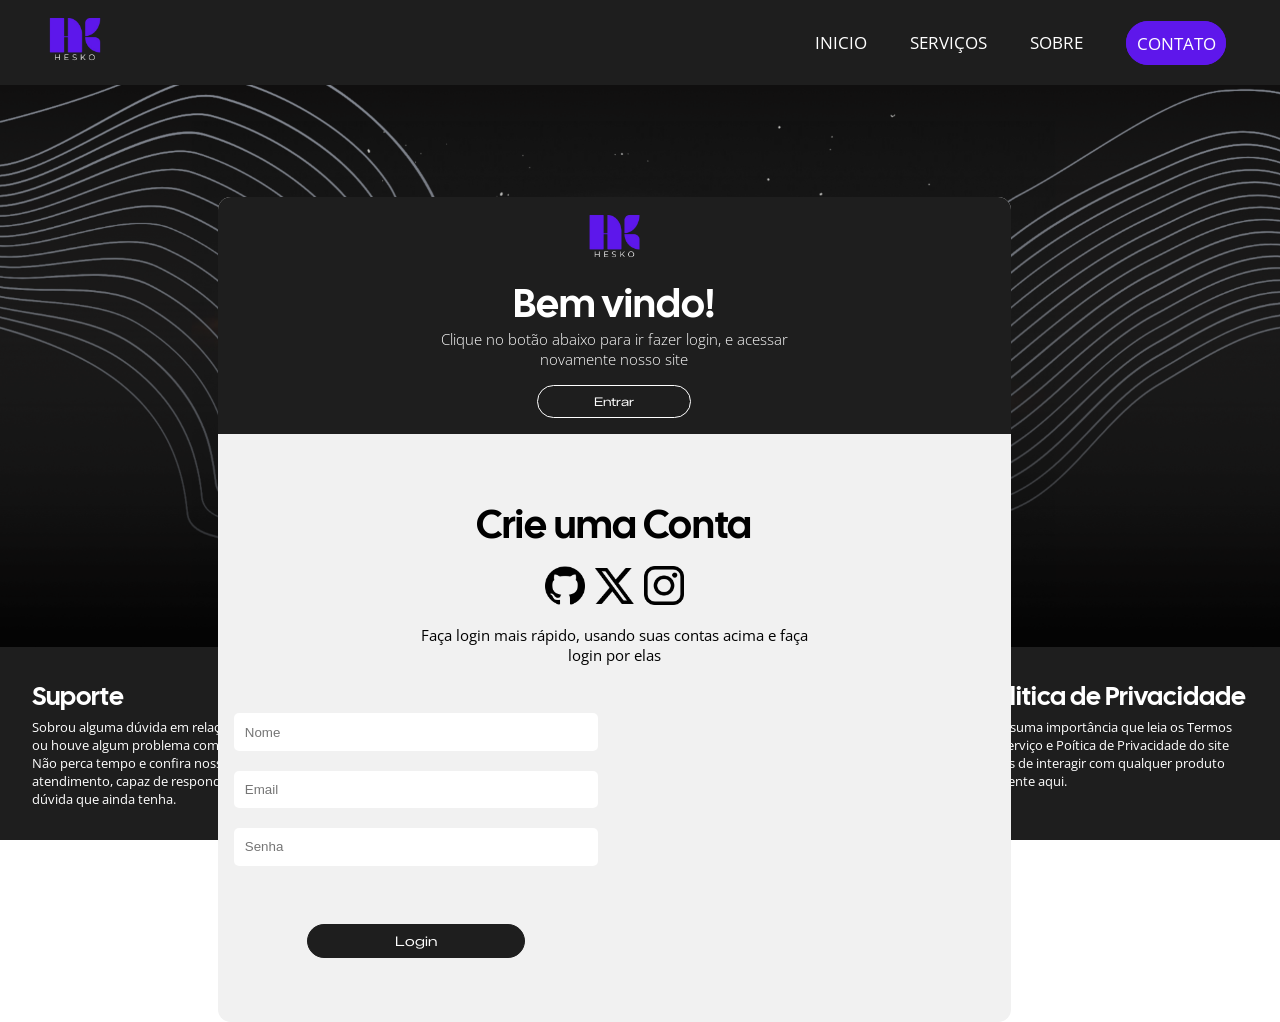
==== html/cadastro.html @ 99cbc067 "criei a página de cadastro completa 'front', e arrumei o footer" ====
<!DOCTYPE html>
<html lang="pt-br">
<head>
    <meta charset="UTF-8">
    <meta name="viewport" content="width=device-width, initial-scale=1.0">
    <link rel="stylesheet" href="../css/header.css" id="message" >
    <link rel="stylesheet" href="../css/cadastro.css" id="widen" >
    <link rel="stylesheet" href="../css/footer.css" id="resist" >
    <link rel="preconnect" href="https://fonts.googleapis.com">
    <link rel="icon" href="../img/Hesko-remove.png">
    <link rel="preconnect" href="https://fonts.gstatic.com" crossorigin>
    <link href="https://fonts.googleapis.com/css2?family=Open+Sans:ital,wght@0,300..800;1,300..800&display=swap" rel="stylesheet">
    <link rel="preconnect" href="https://fonts.googleapis.com">
    <link rel="preconnect" href="https://fonts.gstatic.com" crossorigin>
    <link href="https://fonts.googleapis.com/css2?family=Cal+Sans&family=Zalando+Sans+Expanded:ital,wght@0,200..900;1,200..900&display=swap" rel="stylesheet">
    <title>Cadastro</title>
</head>
<body>
    <header>   
            <nav>
                <a href="../index.html"><img src="../img/Hesko-remove.png" alt="logo" class="logo" id="Burro" ></a>
               
                <ul class="menu">
                    <li class="dropdown" >
                        <a>INICIO</a>
                        <ul class="submenu"id="um">
                            <li> <button onclick="PretoGeral()" class="button">Mudar Modo</button></li>
                            <li> <a href="../index.html"> Home </a></li>
                            <li>exemplo</li>
                        </ul>
                    </li>
                    <li class="dropdown">
                        <a>SERVIÇOS</a>
                        <ul class="submenu" >
                            <li> <a href="../html/servicos.html">Pacotes</a> </li>
                            <li>exemplo</li>
                            <li>exemplo</li>
                        </ul>
                    </li>
                    <li class="dropdown" >
                        <a href="#">SOBRE</a>
                        <ul class="submenu"id="quatro">
                            <li>exemplo</li>
                            <li>exemplo</li>
                            <li>exemplo</li>
                        </ul>
                    </li>
                    <li class="dropdown" >
                        <a href="Chat.html" class="borda">CONTATO</a>
                        
                    </li>
                   
                </ul>
            </nav>
    </header>
    <div class="conteiner-login">
            <img src="../img/FixBackground.png" alt="foto" class="Fundo_login" id="BORACO" >

        <div class="div-login">
            <div class="col-e">
                <img src="../img/Hesko-remove.png" alt="">
                <h1>Bem vindo!</h1>
                <p>Clique no botão abaixo para ir fazer login, e acessar novamente nosso site</p>
                <button>Entrar</button>
            </div>
            <div class="col-d">
                <div class="Pai">
                    <h1>Crie uma Conta</h1>
                    <div class="logs">
                        <div class="circulo">
                            <img src="../img/github_foto.png" alt="">
                        </div>
                        <div class="circulo">
                            <img src="../img/X_foto.png" alt="">
                            </div>
                        <div class="circulo">
                            <img src="../img/instagram_foto.png" alt="">
                        </div>
                    </div>
                    <div class="texto">
                        <p>Faça login mais rápido, usando suas contas acima e faça login por elas</p>
                    </div>
                    <div class="card">
                        <input type="text" placeholder="Nome">
                        <input type="email" placeholder="Email">
                        <input type="password" placeholder="Senha">
                        <br>
                        <button><a href="../index.html">Login</a></button>
                    </div>
                </div>
            </div>
        </div>
    </div>
    <footer>
        <div class="conteiner-footer">
            <div class="col-footer">
                <div class="col-interior">
                    <h1>Suporte</h1>
                    <p>Sobrou alguma dúvida em relação a Hesko ou houve algum problema com o seu site? Não perca tempo e confira nossa central de atendimento,
                    capaz de responder qualquer dúvida que ainda tenha.  </p>
                </div>
            </div>
            <div class="col-footer">
                <div class="col-interior" id="redes-sociais">
                    <h1>Redes Sociais</h1>
                    <p>Instagram: @heskoworks </p>
                    <p>GitHub: @heskoworks </p>
                    <p>Linkedin: linkedin.com/company/HeskoWorks</p>
                    <p>Twitter/X: @HeskoWorks </p> 
                </div>
            </div>
            <div class="col-footer">
                <div class="col-interior">
                    <h1>Feedback</h1>
                    <p>   Não deixe de avaliar a Hesko e seus serviços, para que nós possamos oferecer o melhor serviço possível.</p>
                </div>
            </div>
            <div class="col-footer">
                <div class="col-interior">
                    <h1>Politica de Privacidade</h1>
                    <p> É de suma importância que leia os Termos de Serviço e Poítica de Privacidade do site antes de interagir com qualquer produto presente aqui.</p>
                </div>
            </div>
        </div>
    </footer>
    <script src="../Script/Script.js" ></script>
</body>
</html>
---- css/header.css ----
header{
    display: flex;
    width: 100%;
    min-height: 60px;
    position: relative;
    z-index: 100;
}
nav{
    width: 100%;
    min-height: 60px;
    flex-wrap: wrap;
    display: flex;
    align-items: center;
    justify-content: space-between;
    position: relative;
    z-index: 1;
    color: white;
    font-family: "Open Sans", sans-serif;
    background-color: #1e1e1e;
    flex-direction: row;
    
    font-size: 17px;
}
.menu{
    display: flex;
    margin: 0.5rem 2rem;
    align-items: center;
    
}
.menu a{
    margin: 0px 20px;
}
.menu li{
    margin: 0px 0.1rem;
    list-style: none;
    text-decoration: none;
}
.dropdown{
    position: relative;
    margin: 0px 0.5rem;
   

}
.dropdown a{
    list-style: none;
    text-decoration: none;
    color: white;
}    
.dropdown .submenu li{
    margin: 0.2rem 0rem;
}
.submenu{
    top: 100%;
    left: 0%;
    position: absolute;
    min-width: 110px;
    opacity: 0;
    visibility: hidden;
    transition: .5s ease;
    background-color: #5e17eb;
    border-radius: 0.8rem;
    display: flex;
    flex-direction: column;
    align-items: center;
    padding: 0.2rem 0rem;
}
.submenu li{
    padding: 0.2rem 0px;
}
.dropdown:hover .submenu{
    opacity: 1;
    visibility: visible;
}

.button {
    height: 100%;
    width: 100%;
    opacity: 100%;
    border: 0px solid ;
    background-color: #00000000;
    color: #fff;
    font-family: "Open Sans", sans-serif;
    font-size: 17px;
    cursor: pointer;
}
.logo{
    margin-left: 35px;
    width: 80px;
    height: 80px;
}
#um{
    top: 100%;
    left: -10%;
}
#quatro{
    left: -10%;
    top:100%
}

.borda{
    border: 1px solid #5e17eb;;
    border-radius: 2rem;
    padding: 9.5px;
    background-color: #5e17eb;;
    
}

@media screen and (max-width: 755px){
    nav{
        flex-direction: column;
        align-items: center;
        justify-content: center;
    }
    .menu{
        flex-direction: column;
        align-items: center;
        justify-content: center;
        gap: 20px;
    }
}


@media screen and (max-width: 220px){
    nav{
        flex-direction: column;
        align-items: center;
        justify-content: center;
        padding: 1rem;
    }
    .menu{
        flex-direction: column;
        align-items: center;
        justify-content: center;
        gap: 20px;
    }
}
---- css/cadastro.css ----
*{
    padding:0;
    margin: 0;
    box-sizing: border-box;
}
.conteiner-login{
    width: 100%;
    height: 100%;
    background-image: url("../img/FixBackground.png");
    background-repeat: no-repeat;
    background-position: center;
    background-size: cover;
    position: relative;
}
.conteiner-login img{
    width: 100%;
    height: 100%;
}

a{
    text-decoration: none;
    color: inherit;
}
.div-login{
    position: absolute;
    top: 20%;
    left: 17%;
    width: 62%;
    background-color: #f1f1f1;
    display: grid;
    grid-template-columns: 1.5fr 2fr;
    border: none;
    border-radius: 0.8rem;
    overflow: hidden;
    transition: transform .3s ease-in-out;
}
.div-login:hover{
    transform: scale(1.01);
}

.col-e{
    background-color: #1e1e1e;
    display: flex;
    flex-direction: column;
    align-items: center;
    justify-content: center;
}
.col-e img{
    border: none;
    border-radius: 50%;
    width: 10%;
    height: auto;
}
.col-e h1{
    font-family: "Cal sans",sans-serif;
    font-size: 40px;
    font-weight: 100;
    color: white;
}
.col-e p{
    font-family: "Open sans",sans-serif;
    font-size: 15px;
    width: 53%;
    text-align: center;
    color:white;
    font-weight: 100;
}
.col-e button{
    border: 1.5px solid white ;
    color: white;
    border-radius: 2rem;
    font-family: "Zalando Sans Expanded",sans-serif;
    font-size: 12px;
    background-color: rgba(255, 255, 255, 0);
    padding: 0.5rem 3.5rem;
    margin: 1rem 0px;
    transition: transform .2s ease-in-out;
}




.col-d{
    display: flex;
    flex-direction: column;
    align-items: center;
    justify-content: center;
    text-align: center;
}

.col-d h1{
    margin-top: 4rem;
    font-family: "Cal sans",sans-serif;
    font-size: 40px;
    font-weight: 100;
}
.logs{
    margin-top: 1rem;
    display: flex;
    justify-content: center;
    align-items: center;
    gap: 10px;
}
.circulo{
    width: 5%;
    height:5% ;
    border: none;
    border-radius: 100%;

}

.col-d .texto{
    font-family: "Open sans",sans-serif;
    font-size: 15px;
    text-align: center;
    margin-top: 1rem;
    width: 50%;
    text-align: center;
    margin-left: 25%;
}

.col-d .card{
    width: 50%;
    height: 80%;
    margin-top: 2rem;
    justify-self: center;
    display: flex;
    flex-direction: column;
    gap: 20px;
    padding: 1rem;
}

.card input{
    padding: 0.7rem ;
    border: none;
    border-radius: 5px;
    transition: transform .2s ease-in-out;

}

.card button{
    border: 1px solid #1e1e1e;
    border-radius: 2rem;
    margin-bottom: 3rem;
    padding: 0.5rem 3.5rem;
    width: 60%;
    background-color: #1e1e1e;
    color: white;
    margin-left: 20%;
    transition: transform .2s ease-in-out;
    font-family: "Zalando Sans Expanded",sans-serif;
}

button:hover{
    transform: translateY(-7px);
    box-shadow: 0px 3px 3px #a5cc72;
}

input:hover{
    transform: translateY(-4px);
    box-shadow: 0px 3px 3px;
    
}

@media screen and (max-width: 1400px){
    .div-login{
        grid-template-columns:1fr;
    }
}
---- css/footer.css ----
footer{
    
    width: 100%;
    height: auto;
    background-color:#1e1e1e;
    color: white;
    padding: 2rem;
}

.conteiner-footer{
    display: grid;
    grid-template-columns:repeat(4,1fr);
    gap: 50px;
}

.col-interior h1{
    font-family: "Cal sans",sans-serif;
    font-size: clamp(20px,2vw,30px);
    margin-bottom: 5px;
    font-weight: 100;
}
.col-interior p{
    font-family: "Open sans",sans-serif;
    font-size: clamp(8px,1vw,18px);
}
#redes-sociais{
    display: flex;
    flex-direction: column;
    align-items: left;
    text-align: left;
}

@media screen and (max-width: 720px){
    .conteiner-footer{
        grid-template-columns:repeat(3, 1fr) ;
    }
}

@media screen and (max-width: 720px){
    .conteiner-footer{
        grid-template-columns:repeat(2, 1fr) ;
    }
}
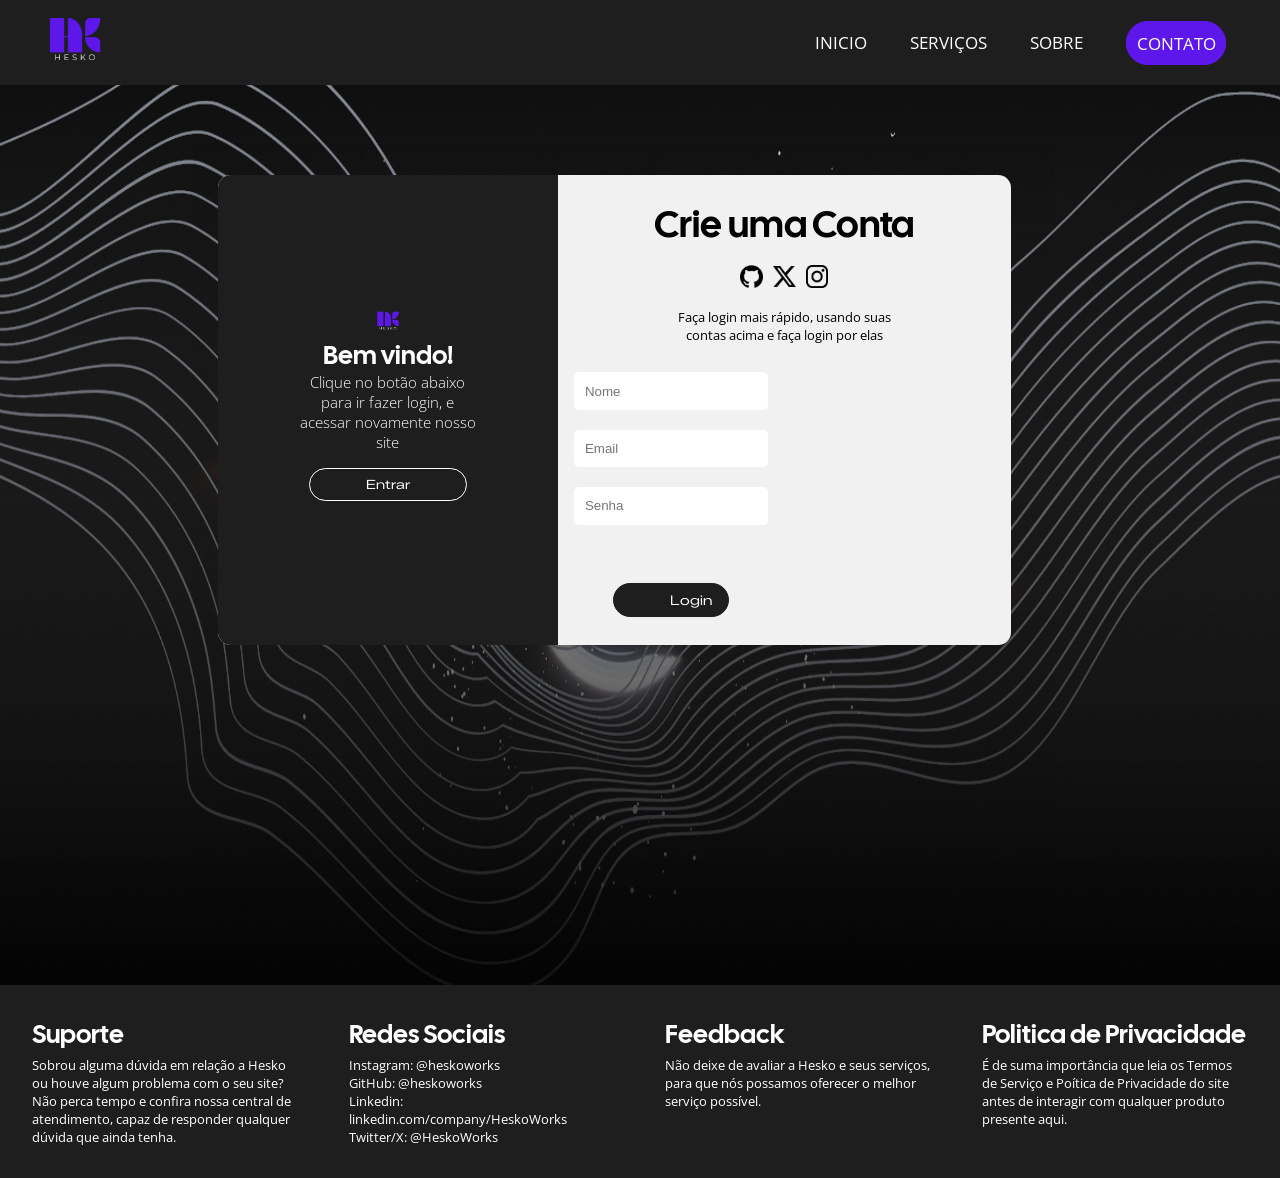
==== commit 1c573fe3: "buseta" ====
--- a/html/cadastro.html
+++ b/html/cadastro.html
@@ -4,7 +4,7 @@
     <meta charset="UTF-8">
     <meta name="viewport" content="width=device-width, initial-scale=1.0">
     <link rel="stylesheet" href="../css/header.css" id="message" >
-    <link rel="stylesheet" href="../css/cadastro.css" id="widen" >
+    <link rel="stylesheet" href="../css/style.css" id="widen" >
     <link rel="stylesheet" href="../css/footer.css" id="resist" >
     <link rel="preconnect" href="https://fonts.googleapis.com">
     <link rel="icon" href="../img/Hesko-remove.png">
@@ -65,25 +65,25 @@
             </div>
             <div class="col-d">
                 <div class="Pai">
-                    <h1>Crie uma Conta</h1>
+                    <h1 class="Modo" >Crie uma Conta</h1>
                     <div class="logs">
                         <div class="circulo">
-                            <img src="../img/github_foto.png" alt="">
+                            <img src="../img/github_foto.png" id="a">
                         </div>
                         <div class="circulo">
-                            <img src="../img/X_foto.png" alt="">
+                            <img src="../img/X_foto.png" id="b">
                             </div>
                         <div class="circulo">
-                            <img src="../img/instagram_foto.png" alt="">
+                            <img src="../img/instagram_foto.png" id="c">
                         </div>
                     </div>
                     <div class="texto">
                         <p>Faça login mais rápido, usando suas contas acima e faça login por elas</p>
                     </div>
                     <div class="card">
-                        <input type="text" placeholder="Nome">
-                        <input type="email" placeholder="Email">
-                        <input type="password" placeholder="Senha">
+                        <input type="text" placeholder="Nome" required autocomplete="off" >
+                        <input type="email" placeholder="Email" required autocomplete="off" >
+                        <input type="password" placeholder="Senha" required minlength="12" maxlength="15" autocomplete="off" >
                         <br>
                         <button><a href="../index.html">Login</a></button>
                     </div>
--- a/css/style.css
+++ b/css/style.css
@@ -0,0 +1,591 @@
+*{
+    padding: 0;
+    margin: 0;
+    box-sizing: border-box;
+}
+
+body{
+    display: flex;
+    justify-content: flex-start;
+    flex-direction: column;
+    background-color: black;
+}
+
+article{
+    width: 100%;
+    min-height: 80vh;
+    position: relative;
+    z-index: 10;
+    display: flex;
+    align-items: flex-start;
+    justify-content: center;
+    
+    
+}
+.hole{
+    
+    width: 100%;
+    height:auto;
+}
+.subtitulo{
+    position: absolute;
+    top: 38%;
+    left: 3%;
+    display: flex;
+    flex-direction: column;
+    gap: 0.1rem;
+}
+.apresent{
+    font-size: clamp(4rem, 12vw, 16rem);
+    font-family: "Cal Sans", sans-serif;
+    color: #fff;
+    margin-left: 4%;   
+}
+
+.paragrafo{
+    position: static;
+    font-size: clamp(1.5rem,3vw,3rem);
+    font-family:  "Cal Sans", sans-serif;
+    color: #fff;
+    left: 15%;
+    margin-left: 15%;
+   
+}
+.col-apresent{
+    position: static;
+    flex-direction: row;
+    display: flex;
+    gap: 20px;
+    margin-left: 35%;
+    top: 10%;
+    text-align: center;
+    
+}
+.botao-1{
+    margin-top: 1%;
+    padding: 0.6rem;
+    font-size: 14px;
+    font-family: "Open Sans", sans-serif;
+    background-color: #5e17eb;
+    color: #fff;
+    border: 1px solid #5e17eb;
+    border-radius: 4rem;
+    transition: transform .3s ease-in-out;
+  
+}
+.botao-2{
+    margin-top: 1%;
+    padding: 0.6rem;
+    font-size: 14px;
+    font-family: "Open Sans", sans-serif;
+    background-color: #1a1a1a;
+    color: #fff;
+    border: 1px solid #1a1a1a;
+    border-radius: 4rem;
+    transition: transform .3s ease-in-out;
+ 
+
+}
+.botao-1:hover{
+    transform: translateY(-8px);
+    border: 1px solid #fff;
+  
+}
+.botao-2:hover{
+    transform: translateY(-8px);
+    border: 1px solid #5e17eb;
+}
+a{
+    text-decoration: none;
+    color: #fff;
+}
+.conteiner{
+    display: flex;
+    flex-direction: column;
+    justify-content: center;
+    align-items: center ;
+}   
+main{
+    display: grid;
+    width: 85%;
+    max-width: 90%;
+    height: 80vh;
+    grid-template-columns: repeat(4,1fr);
+    grid-auto-flow: row;
+    gap: 20px;
+    height: auto;
+}
+
+.col-card{                     
+    position: relative;
+    transform-style: preserve-3d;
+    transition: transform .7s;
+    cursor: pointer;
+    box-shadow: 5px 7.5px 10px #5e17eb71;
+    border-radius: 0.3rem;
+    min-height: 600px;
+}
+.col-card:hover{
+    transform: rotateY(180deg);
+}
+.card-face{     /* Os dois elementos ficam na mesma div*/
+    position: absolute;
+    width: 100%;
+    height: 100%;
+    backface-visibility: hidden; /* Ele esconde o lado da trás */
+    display: flex;
+    align-items:end;
+    justify-content: right;
+    font-size: clamp(1rem,3vw,2.5rem);
+    font-family: "Cal Sans", sans-serif;
+    color: #fff;
+}
+.card-back{
+    transform: rotateY(180deg);  /* cmc virado */
+    font-size: clamp(8px,5vw,20px);
+    font-family: "Open Sans", sans-serif;
+    line-height: 1.5;
+    font-weight: 600;
+}
+main-2{
+    margin-top: 2rem;
+    display: flex;
+    justify-content: center;
+    flex-direction: row;
+    align-items: center;
+    width: 95%;
+    min-height:200px;
+    height: auto;
+}
+.col-main-2e{
+    width: 50%;
+    height: auto;
+    min-height: 300px;
+    background-image: url(../img/montedemais.png);
+    background-size: cover;
+    background-position: center;
+    background-repeat: no-repeat;
+}
+.col-main-2d{
+    color: white;
+    font-family:  "Cal Sans", sans-serif;
+    width: 50%;
+    text-align: right;
+    font-size: clamp(2rem,6vw,5rem);
+}
+#foto-um{
+    background-image: url(../img/col-img3.jpg);
+    background-size: cover;
+    background-position: center;
+    background-repeat: no-repeat;
+    width: 100%;
+    height: 100%;
+}
+#foto-dois{
+    background-image: url(../img/col-img2.jpg);
+    background-size: cover;
+    background-position: center;
+    background-repeat: no-repeat;
+    width: 100%;
+    height: 100%;
+}
+#foto-tres{
+    background-image: url(../img/col-img5.jfif);
+    background-size: cover;
+    background-position: center;
+    background-repeat: no-repeat;
+    width: 100%;
+    height: 100%;
+}
+#foto-quatro{
+    background-image: url(../img/col-img6.jpg);
+    background-size: cover;
+    background-position: center;
+    background-repeat: no-repeat;
+    width: 100%;
+    height: 100%;
+}
+#foto-cinco{
+    background-image: url(../img/1.png);
+    background-size: cover;
+    background-position: center;
+    background-repeat: no-repeat;
+    width: 100%;
+    height: 100%;
+}
+#foto-seis{
+    background-image: url(../img/2.png);
+    background-size: cover;
+    background-position: center;
+    background-repeat: no-repeat;
+    width: 100%;
+    height: 100%;
+}
+#foto-sete{
+    background-image: url(../img/3.png);
+    background-size: cover;
+    background-position: center;
+    background-repeat: no-repeat;
+    width: 100%;
+    height: 100%;
+}
+#foto-oito{
+    background-image: url(../img/4.png);
+    background-size: cover;
+    background-position: center;
+    background-repeat: no-repeat;
+    width: 100%;
+    height: 100%;
+}
+
+section{
+    display: flex;
+    flex-direction: row;
+    width: 95%;
+    height: 80vh;
+    background-color: #050505;
+    margin-top: 4%;
+    justify-content: center;
+    align-items: center;
+    margin-left: 2.5%;
+    border-radius: 1rem;
+    transition: transform .3s ease-in-out;
+    overflow-x: hidden;
+    overflow-y: hidden;
+}
+.col-section{
+    font-family: "Open Sans", sans-serif;
+    color: #FFF;
+    line-height: 2;
+}
+
+.col-section_Black{
+    font-family: "Open Sans", sans-serif;
+    color: #000;
+}
+
+.col-section h1{
+    font-size:  clamp(1rem,3vw,2rem);
+    font-family:  "Cal Sans", sans-serif;
+    color: #5e17eb;
+    text-align: right;
+}
+
+.col-section h2{
+    font-size:  clamp(0.5rem,3vw,1rem);
+
+}
+.p-section-4{
+    font-size:  clamp(0.5rem,3vw,1rem);
+}
+#sec-um{
+    opacity: 0%;
+    margin-left: 2%;
+    width: 50%;
+    display: flex;
+    flex-direction: column;
+    gap: 4rem;
+    font-family:  "Cal Sans", sans-serif;
+    font-size:   clamp(2rem,4vw,3rem);
+}
+#sec-dois{
+    background-image: url(../img/Globo.gif);
+    background-size: cover;
+    background-position: center;
+    background-repeat: no-repeat;
+    width: 100%;
+    height: 95%;
+    border-radius: 100%;
+}   
+#sec-tres{
+    opacity: 0% ;
+    margin-left: 2%;
+    width: 50%;
+    font-family: "Open Sans", sans-serif;
+    display: flex;
+    justify-content: right;
+}
+.sec-tres{
+    width: 50%;
+    text-align:right;
+    margin-right: 5%;
+
+}
+section:hover{
+    transform: scale(1.03);
+}
+
+.Jesus{
+    position: relative;
+    display: flex;
+    justify-content: center;
+    align-items: center;
+    min-height: 100%;
+}
+
+.role {
+    position: absolute;
+    cursor: pointer;
+    top: 0%;
+    left: 0%;
+    opacity: 0%;
+    width: 100%;
+    height: 100%;
+    border-radius: 100%;
+    overflow-x: hidden;
+    z-index: 10;
+}
+.Img {
+    width: 512px;
+    height: 512px;
+    margin-top: 200px;
+    margin-left: 702px;
+    overflow-x: hidden;
+}
+
+
+.Bg {
+    width: 291px;
+    height: 94.4px;
+    bottom: 50%;
+
+}
+
+.bgbox{
+    justify-self: center;
+    justify-content: center;
+    max-height: 50vh;
+    width: -7%;
+    bottom: 50%;
+}
+
+.Modo_Claro {
+    color: #050505;
+    background-color: #fafafa;
+}
+
+.Modo_Escuro{
+    color: #fafafa;
+    background-color: #050505;
+}
+
+.paragrafo2{
+    position: static;
+    font-size: clamp(3rem,6vw,6rem);
+    font-family:  "Cal Sans", sans-serif;
+    color: #5e17eb;
+    left: 15%;
+    margin-left: 15%;
+    margin-bottom: 10px;
+   
+}
+.uniao_options{
+    flex-direction:row;
+    text-align: center;
+    display:grid;
+    grid-template-columns: auto;
+}
+.box {
+    border: #1a1a1a 5px ;
+    color: #fafafa;
+    background-color: #5e17eb;
+    border-radius: 10px;
+    width: 100%;
+    height: 50px;
+    justify-self: center;
+    cursor: pointer;
+    text-decoration: none;
+    list-style: none;
+    font-size: 30px;
+    font-family:  "Open Sans", sans-serif;
+    font-weight: 600;
+    margin-bottom: 20px;
+}
+
+.Space {
+    width: 50%;
+    justify-self: center;
+}
+
+.paragrafo a:hover {
+    text-decoration: underline;
+}
+
+@media screen and (max-width: 755px){
+   
+    main{
+        grid-template-columns: repeat(2,1fr);
+    }
+}
+*{
+    padding:0;
+    margin: 0;
+    box-sizing: border-box;
+}
+.conteiner-login{
+    width: 100%;
+    height: 100vh;
+    background-image: url("../img/FixBackground.png");
+    background-repeat: no-repeat;
+    background-position: center;
+    background-size: cover;
+    position: relative;
+}
+.conteiner-login img{
+    width: 100%;
+    height: 100%;
+}
+
+a{
+    text-decoration: none;
+    color: inherit;
+
+}
+.div-login{
+    position: absolute;
+    top: 10%;
+    left: 17%;
+    width: 62%;
+    background-color: #f1f1f1;
+    display: grid;
+    grid-template-columns: 1.5fr 2fr;
+    border: none;
+    border-radius: 0.8rem;
+    overflow: hidden;
+    transition: transform .3s ease-in-out;
+}
+.div-login:hover{
+    transform: scale(1.01);
+}
+
+.col-e{
+    background-color: #1e1e1e;
+    display: flex;
+    flex-direction: column;
+    align-items: center;
+    justify-content: center;
+}
+.col-e img{
+    border: none;
+    border-radius: 50%;
+    width: 10%;
+    height: auto;
+}
+.col-e h1{
+    font-family: "Cal sans",sans-serif;
+    font-size: clamp(20px,2vw,40px);
+    font-weight: 100;
+    color: white;
+}
+.col-e p{
+    font-family: "Open sans",sans-serif;
+    font-size: 15px;
+    width: 53%;
+    text-align: center;
+    color:white;
+    font-weight: 100;
+}
+.col-e button{
+    border: 1.5px solid white ;
+    color: white;
+    border-radius: 2rem;
+    font-family: "Zalando Sans Expanded",sans-serif;
+    font-size: clamp(9px,1vw,15px);
+    background-color: rgba(255, 255, 255, 0);
+    padding: 0.5rem 3.5rem;
+    margin: 1rem 0px;
+    transition: transform .2s ease-in-out;
+}
+
+
+
+
+.col-d{
+    display: flex;
+    flex-direction: column;
+    align-items: center;
+    justify-content: center;
+    text-align: center;
+}
+
+.col-d h1{
+    margin-top: clamp(1.5rem,1vw,4rem);
+    font-family: "Cal sans",sans-serif;
+    font-size: clamp(20px,3vw,40px);
+    font-weight: 100;
+}
+.logs{
+    margin-top: 1rem;
+    display: flex;
+    justify-content: center;
+    align-items: center;
+    gap: 10px;
+}
+.circulo{
+    width: 5%;
+    height:5% ;
+    border: none;
+    border-radius: 100%;
+
+}
+
+.col-d .texto{
+    font-family: "Open sans",sans-serif;
+    font-size: clamp(9px,1vw,15px);
+    text-align: center;
+    margin-top: 1rem;
+    width: 50%;
+    text-align: center;
+    margin-left: 25%;
+}
+
+.col-d .card{
+    width: 50%;
+    height: 80%;
+    margin-top: clamp(0.5rem,1vw,2rem);
+    justify-self: center;
+    display: flex;
+    flex-direction: column;
+    gap: 20px;
+    padding: 1rem;
+}
+
+.card input{
+    padding: 0.7rem ;
+    border: none;
+    border-radius: 5px;
+    transition: transform .2s ease-in-out;
+
+}
+
+.card button{
+    border: 1px solid #1e1e1e;
+    border-radius: 2rem;
+    margin-bottom: clamp(0.5rem,1vw,2rem);
+    padding: 0.5rem 3.5rem;
+    width: 60%;
+    background-color: #1e1e1e;
+    color: white;
+    display: flex;
+    align-self: center;
+    text-align: center;
+    transition: transform .2s ease-in-out;
+    font-family: "Zalando Sans Expanded",sans-serif;
+}
+
+button:hover{
+    transform: translateY(-7px);
+    box-shadow: 0px 3px 3px #a5cc72;
+}
+
+input:hover{
+    transform: translateY(-4px);
+    box-shadow: 0px 3px 3px;
+    
+}
+
+@media screen and (max-width: 1000px){
+    .div-login{
+        grid-template-columns:1fr;
+    }
+}
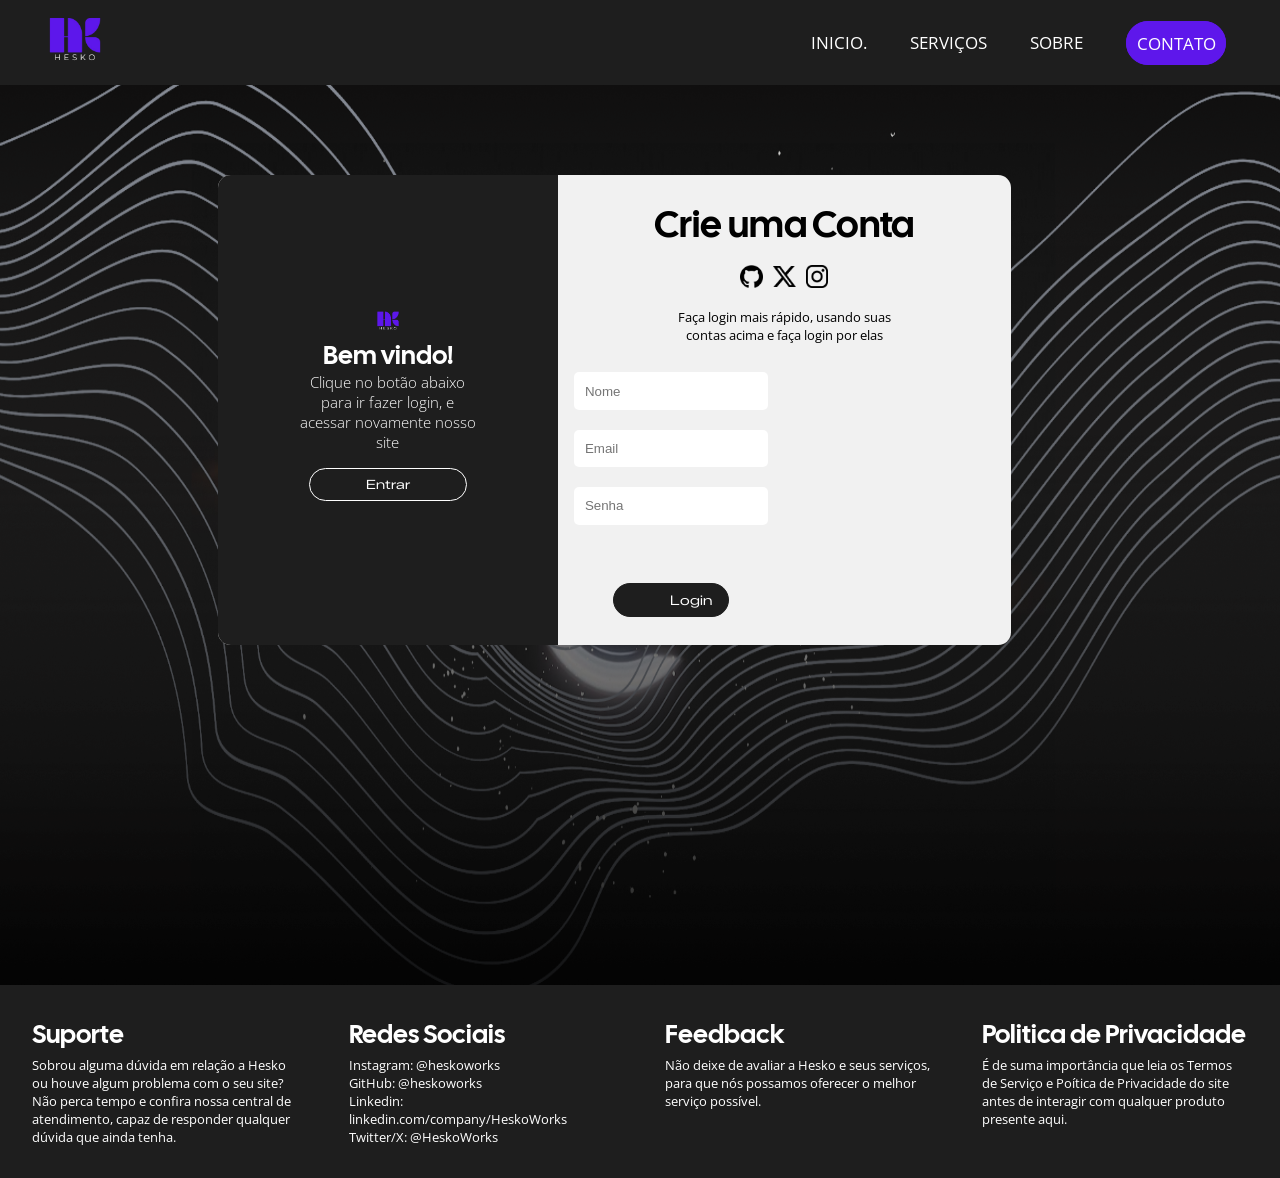
==== commit d3fb1ba1: "Fix Code" ====
--- a/html/cadastro.html
+++ b/html/cadastro.html
@@ -22,7 +22,7 @@
                
                 <ul class="menu">
                     <li class="dropdown" >
-                        <a>INICIO</a>
+                        <a>INICIO.</a>
                         <ul class="submenu"id="um">
                             <li> <button onclick="PretoGeral()" class="button">Mudar Modo</button></li>
                             <li> <a href="../index.html"> Home </a></li>
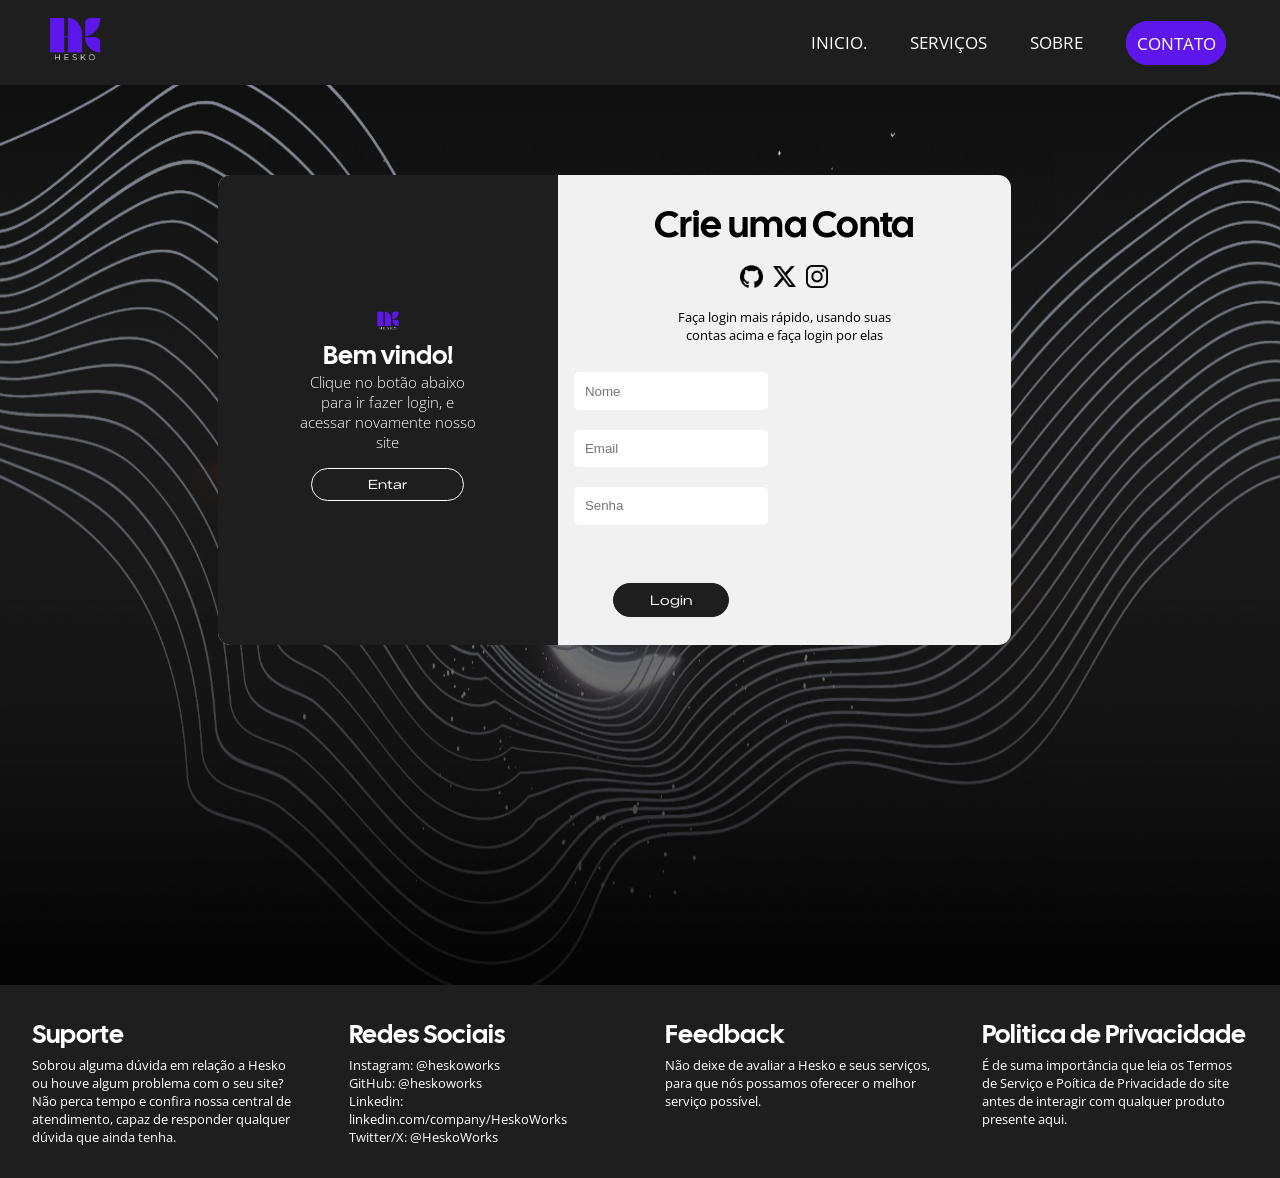
==== commit 2bb8e521: "ajustes" ====
--- a/html/cadastro.html
+++ b/html/cadastro.html
@@ -61,7 +61,7 @@
                 <img src="../img/Hesko-remove.png" alt="">
                 <h1>Bem vindo!</h1>
                 <p>Clique no botão abaixo para ir fazer login, e acessar novamente nosso site</p>
-                <button>Entrar</button>
+                <button><a href="login.html">Entar</a></button>
             </div>
             <div class="col-d">
                 <div class="Pai">
--- a/css/header.css
+++ b/css/header.css
@@ -39,7 +39,7 @@
 .dropdown{
     position: relative;
     margin: 0px 0.5rem;
-   
+    
 
 }
 .dropdown a{
@@ -54,6 +54,7 @@
     top: 100%;
     left: 0%;
     position: absolute;
+    z-index: 100;
     min-width: 110px;
     opacity: 0;
     visibility: hidden;
@@ -110,7 +111,7 @@
     nav{
         flex-direction: column;
         align-items: center;
-        justify-content: center;
+        justify-content: center;    
     }
     .menu{
         flex-direction: column;
@@ -118,20 +119,19 @@
         justify-content: center;
         gap: 20px;
     }
+    .logo{
+        margin-left: 0;
+        width: 80px;
+        height: 80px;
+}
+    .menu{
+        margin: 0rem 0rem 1rem 0rem;
+        gap: 12px;
+
+}
+    
 }
 
 
-@media screen and (max-width: 220px){
-    nav{
-        flex-direction: column;
-        align-items: center;
-        justify-content: center;
-        padding: 1rem;
-    }
-    .menu{
-        flex-direction: column;
-        align-items: center;
-        justify-content: center;
-        gap: 20px;
-    }
-}
+
+
--- a/css/style.css
+++ b/css/style.css
@@ -252,6 +252,7 @@
     transition: transform .3s ease-in-out;
     overflow-x: hidden;
     overflow-y: hidden;
+    margin-bottom: 3rem;
 }
 .col-section{
     font-family: "Open Sans", sans-serif;
@@ -417,11 +418,7 @@
         grid-template-columns: repeat(2,1fr);
     }
 }
-*{
-    padding:0;
-    margin: 0;
-    box-sizing: border-box;
-}
+
 .conteiner-login{
     width: 100%;
     height: 100vh;
@@ -568,9 +565,9 @@
     color: white;
     display: flex;
     align-self: center;
-    text-align: center;
     transition: transform .2s ease-in-out;
     font-family: "Zalando Sans Expanded",sans-serif;
+    justify-content: center;
 }
 
 button:hover{
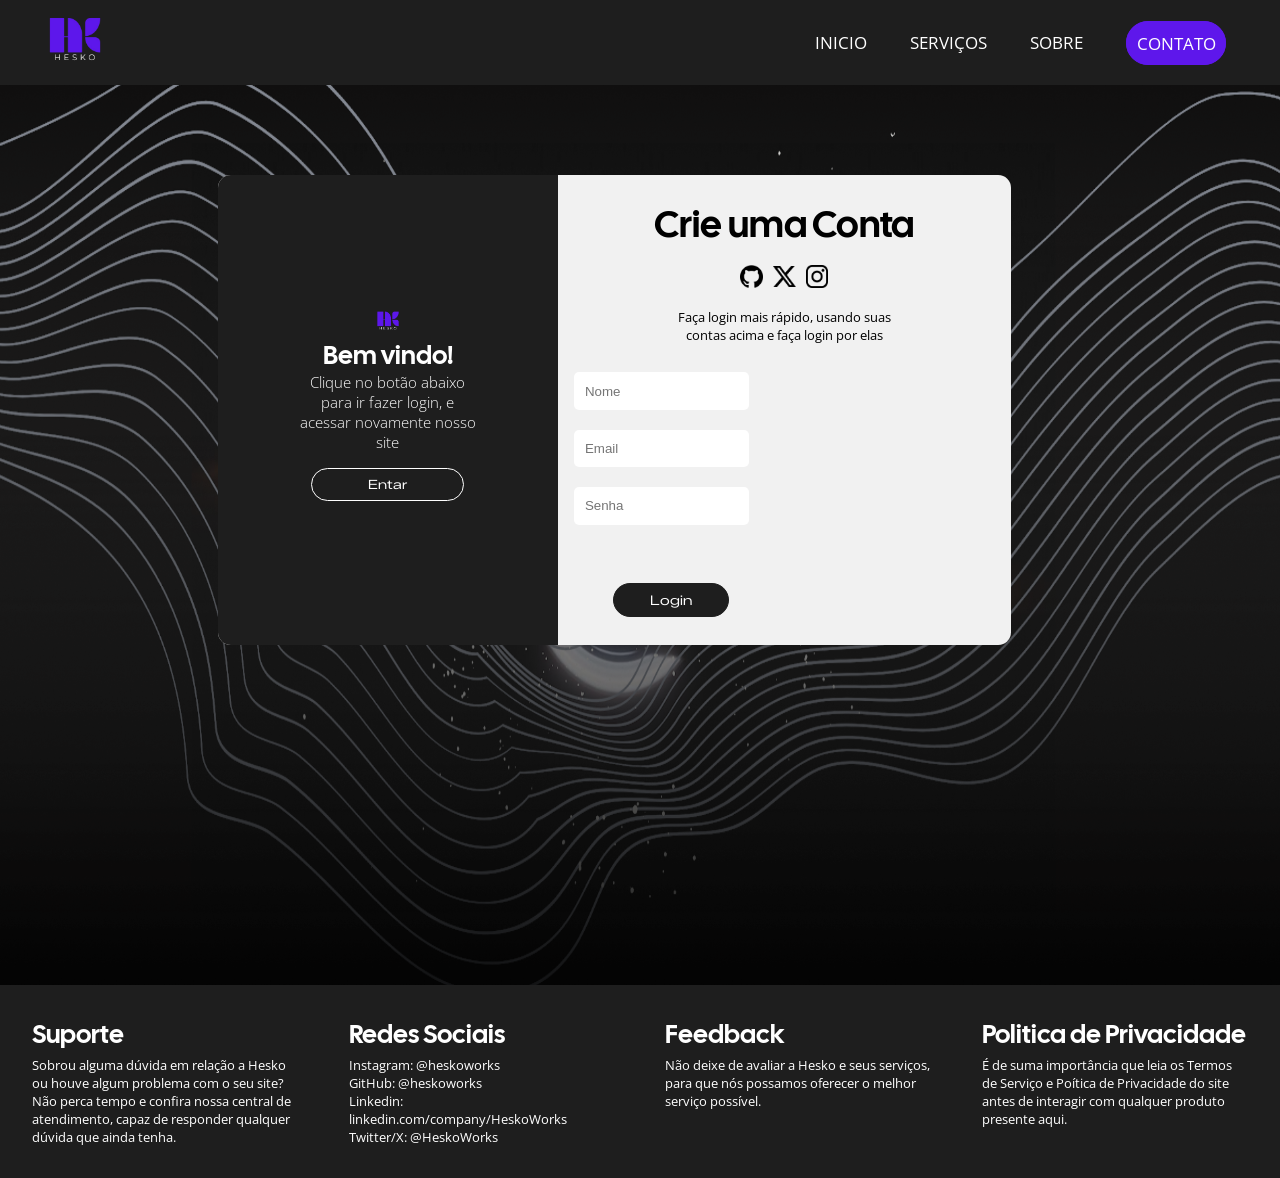
==== commit 3cdb8f85: "Ajuste Finais v1.0" ====
--- a/html/cadastro.html
+++ b/html/cadastro.html
@@ -18,31 +18,29 @@
 <body>
     <header>   
             <nav>
-                <a href="../index.html"><img src="../img/Hesko-remove.png" alt="logo" class="logo" id="Burro" ></a>
+                <a href="../index.html"><img src="../img/Hesko-remove.png" alt="logo" class="logo" id="Burro" draggable="false" ></a>
                
                 <ul class="menu">
                     <li class="dropdown" >
-                        <a>INICIO.</a>
+                        <a>INICIO</a>
                         <ul class="submenu"id="um">
                             <li> <button onclick="PretoGeral()" class="button">Mudar Modo</button></li>
                             <li> <a href="../index.html"> Home </a></li>
-                            <li>exemplo</li>
                         </ul>
                     </li>
                     <li class="dropdown">
                         <a>SERVIÇOS</a>
                         <ul class="submenu" >
                             <li> <a href="../html/servicos.html">Pacotes</a> </li>
-                            <li>exemplo</li>
-                            <li>exemplo</li>
+                            <li> <a href="../html/servicos.html#tabela"> Tabela </a></li>
+                            <li><a href="../html/servicos.html#orcamento">Orçamento</a></li>
                         </ul>
                     </li>
                     <li class="dropdown" >
-                        <a href="#">SOBRE</a>
+                        <a>SOBRE</a>
                         <ul class="submenu"id="quatro">
-                            <li>exemplo</li>
-                            <li>exemplo</li>
-                            <li>exemplo</li>
+                            <li><a href="pag_cliente.html">Clientes</a></li>
+                            <li><a href="sobre_nos.html">SobreNós</a></li>
                         </ul>
                     </li>
                     <li class="dropdown" >
@@ -54,11 +52,11 @@
             </nav>
     </header>
     <div class="conteiner-login">
-            <img src="../img/FixBackground.png" alt="foto" class="Fundo_login" id="BORACO" >
+            <img src="../img/FixBackground.png" alt="foto" class="Fundo_login" id="BORACO" draggable="false" >
 
         <div class="div-login">
             <div class="col-e">
-                <img src="../img/Hesko-remove.png" alt="">
+                <img src="../img/Hesko-remove.png" draggable="false">
                 <h1>Bem vindo!</h1>
                 <p>Clique no botão abaixo para ir fazer login, e acessar novamente nosso site</p>
                 <button><a href="login.html">Entar</a></button>
@@ -68,13 +66,13 @@
                     <h1 class="Modo" >Crie uma Conta</h1>
                     <div class="logs">
                         <div class="circulo">
-                            <img src="../img/github_foto.png" id="a">
+                            <img src="../img/github_foto.png" id="a" draggable="false" >
                         </div>
                         <div class="circulo">
-                            <img src="../img/X_foto.png" id="b">
+                            <img src="../img/X_foto.png" id="b" draggable="false" >
                             </div>
                         <div class="circulo">
-                            <img src="../img/instagram_foto.png" id="c">
+                            <img src="../img/instagram_foto.png" id="c" draggable="false" >
                         </div>
                     </div>
                     <div class="texto">
--- a/css/style.css
+++ b/css/style.css
@@ -23,9 +23,9 @@
     
 }
 .hole{
-    
     width: 100%;
     height:auto;
+    margin-bottom: 3rem;
 }
 .subtitulo{
     position: absolute;
@@ -119,7 +119,7 @@
 .col-card{                     
     position: relative;
     transform-style: preserve-3d;
-    transition: transform .7s;
+    transition: transform .6s;
     cursor: pointer;
     box-shadow: 5px 7.5px 10px #5e17eb71;
     border-radius: 0.3rem;
@@ -139,6 +139,7 @@
     font-size: clamp(1rem,3vw,2.5rem);
     font-family: "Cal Sans", sans-serif;
     color: #fff;
+    text-shadow: 1px 4px 2px #5e17eb;
 }
 .card-back{
     transform: rotateY(180deg);  /* cmc virado */
@@ -258,6 +259,7 @@
     font-family: "Open Sans", sans-serif;
     color: #FFF;
     line-height: 2;
+    padding: 2rem;
 }
 
 .col-section_Black{
@@ -376,31 +378,57 @@
     font-family:  "Cal Sans", sans-serif;
     color: #5e17eb;
     left: 15%;
-    margin-left: 15%;
+
     margin-bottom: 10px;
+    align-items: center;
+    display: flex;
+    flex-direction: column;
+    justify-content:center;
    
 }
+
 .uniao_options{
     flex-direction:row;
-    text-align: center;
+    text-align: left;
     display:grid;
     grid-template-columns: auto;
 }
 .box {
-    border: #1a1a1a 5px ;
+    border: #fafafa solid 1px ;
     color: #fafafa;
-    background-color: #5e17eb;
-    border-radius: 10px;
-    width: 100%;
+    background-color: #1a1a1a;
+    border-radius: 1rem;
+    width: 40%;
     height: 50px;
-    justify-self: center;
     cursor: pointer;
     text-decoration: none;
     list-style: none;
-    font-size: 30px;
+    font-size: 20px;
     font-family:  "Open Sans", sans-serif;
     font-weight: 600;
     margin-bottom: 20px;
+    align-items: center;
+    display: flex;
+    justify-content: left;
+}
+.box:hover{
+    background-color: #7336ee;
+    
+}
+.box li{
+    text-align: center;
+    display: flex;
+    align-items: center;
+    
+}
+.a {
+    padding: 0.3rem;
+    display: flex;
+    justify-self: center;
+    text-align: center;
+}
+.a:hover {
+        text-align: center;
 }
 
 .Space {
@@ -410,13 +438,6 @@
 
 .paragrafo a:hover {
     text-decoration: underline;
-}
-
-@media screen and (max-width: 755px){
-   
-    main{
-        grid-template-columns: repeat(2,1fr);
-    }
 }
 
 .conteiner-login{
@@ -570,10 +591,6 @@
     justify-content: center;
 }
 
-button:hover{
-    transform: translateY(-7px);
-    box-shadow: 0px 3px 3px #a5cc72;
-}
 
 input:hover{
     transform: translateY(-4px);
@@ -581,8 +598,192 @@
     
 }
 
+
+.box1 {
+    border: #1a1a1a 5px ;
+    color: #fafafa;
+    background-color: #5e17eb;
+    border-radius: 10px;
+    width: 600px;
+    height: 75px;
+    justify-self: center;
+    cursor: pointer;
+    text-decoration: none;
+    list-style: none;
+    font-size: 30px;
+    font-family:  "Open Sans", sans-serif;
+    font-weight: 600;
+    margin-left: 200px;
+
+}
+
+#sec-geral{
+    opacity: 100% ;
+    width: 100%;
+    font-family: "Open Sans", sans-serif;
+    display: flex;
+    justify-content: center;
+}
+.sec-geral{
+    width: 100%;
+    text-align:center;
+
+}
+
+.sec-geral h1 {
+    text-align: center;
+    font-size: 50px;
+}
+
+.box2 {
+    border: #1a1a1a 5px ;
+    color: #fafafa;
+    background-color: #5e17eb;
+    border-radius: 10px;
+    width: 100%;
+    height: auto;
+    justify-self: center;
+    cursor: pointer;
+    text-decoration: none;
+    list-style: none;
+    font-size: 30px;
+    font-family:  "Open Sans", sans-serif;
+    font-weight: 600;
+    margin-bottom: 50px;
+}
+
+.conteiner-centralizar{
+    width: 100%;
+    height: auto;
+    display: flex;
+    justify-content: center;
+    align-items: center;
+    flex-direction: column;
+}
+
+.form{
+    width: 80%;
+    height: auto;
+    background: linear-gradient(0deg,#000000,oklch(29.858% 0.13241 262.055 / 0.849));
+    display: flex;
+    justify-content: center;
+    align-items: center;
+    margin-bottom: 3rem;
+    border-radius: 2rem;
+    overflow-y: hidden;
+    transition: transform .2s ease-in-out;
+}
+.form:hover{
+    transform: scale(1.03);
+    box-shadow: 0px 7px 5px 3px #5e17eb75 ;
+}
+
+
+
+.col-form-e{
+    width: 42%;
+}
+.col-form-e img{
+    width: 100%;
+    height: 100%;
+}
+form{
+    display: flex;
+    justify-content: center;
+    align-items: center;
+    width: 58%;
+}
+.teste{
+    display: flex;
+    justify-content: center;
+    align-items: right;
+    flex-direction: column;
+    width: 80%;
+    height: auto;
+    gap: 3px;
+    margin-left: 10%;
+    font-family: "Open Sans",sans-serif;
+    color: white;
+}
+input{
+    width: 90%;
+    padding: 0.7rem 1rem;
+    border: 5px solid #371f68;
+    border-radius: 1.5rem;
+    transition: transform .2s ease-in-out;
+    
+}
+input:hover{
+    transform: translateY(-5px);
+    box-shadow: 0px 3px 5px 1px #494949;
+}
+textarea{
+    border: 5px solid #371f68;
+    width: 90%;
+    resize: none;
+    border-radius: 0.5rem;
+    transition: transform .2s ease-in-out;
+    text-align:start;
+}
+textarea:hover{
+    transform: translateY(-5px);
+    box-shadow: 0px 3px 5px 1px #494949;
+}
+select:hover{
+    transform: translateY(-5px);
+    box-shadow: 0px 3px 5px 1px #494949;
+}
+select{
+    border: 5px solid #371f68;
+    width: 40%;
+  
+    border-radius: 0.5rem;
+    transition: transform .2s ease-in-out;
+    padding: 0.5rem;
+}  
+.Titulo-Orcamento{
+    font-size: clamp(18px,3vw,35px);
+    color:white ;
+    text-align: center;
+    margin-right: 10%;
+    font-family: "Cal sans",sans-serif;
+
+}
+label{
+    margin-top: 1.5rem;
+}
+form button{
+    padding: 0.8rem 1rem;
+    margin-top: 1.5rem;
+    width: 90%;
+    border-radius: 1.5rem;
+    border: none;
+    transition: transform .2s ease-in-out;
+    background-color: #5e17eb;
+    color: white;
+    font-family: "Cal sans",sans-serif;
+    font-size:22px;
+
+}
+form button:hover{
+    transform: translateY(-8px);
+    box-shadow: 0px 3px 5px 1px black;
+    
+}
+
+.text_Left_White{
+    text-align: center;
+}
+
 @media screen and (max-width: 1000px){
     .div-login{
         grid-template-columns:1fr;
     }
-}+}
+
+@media screen and (max-width: 755px){
+   
+    main{
+        grid-template-columns: repeat(2,1fr);
+    }
+}
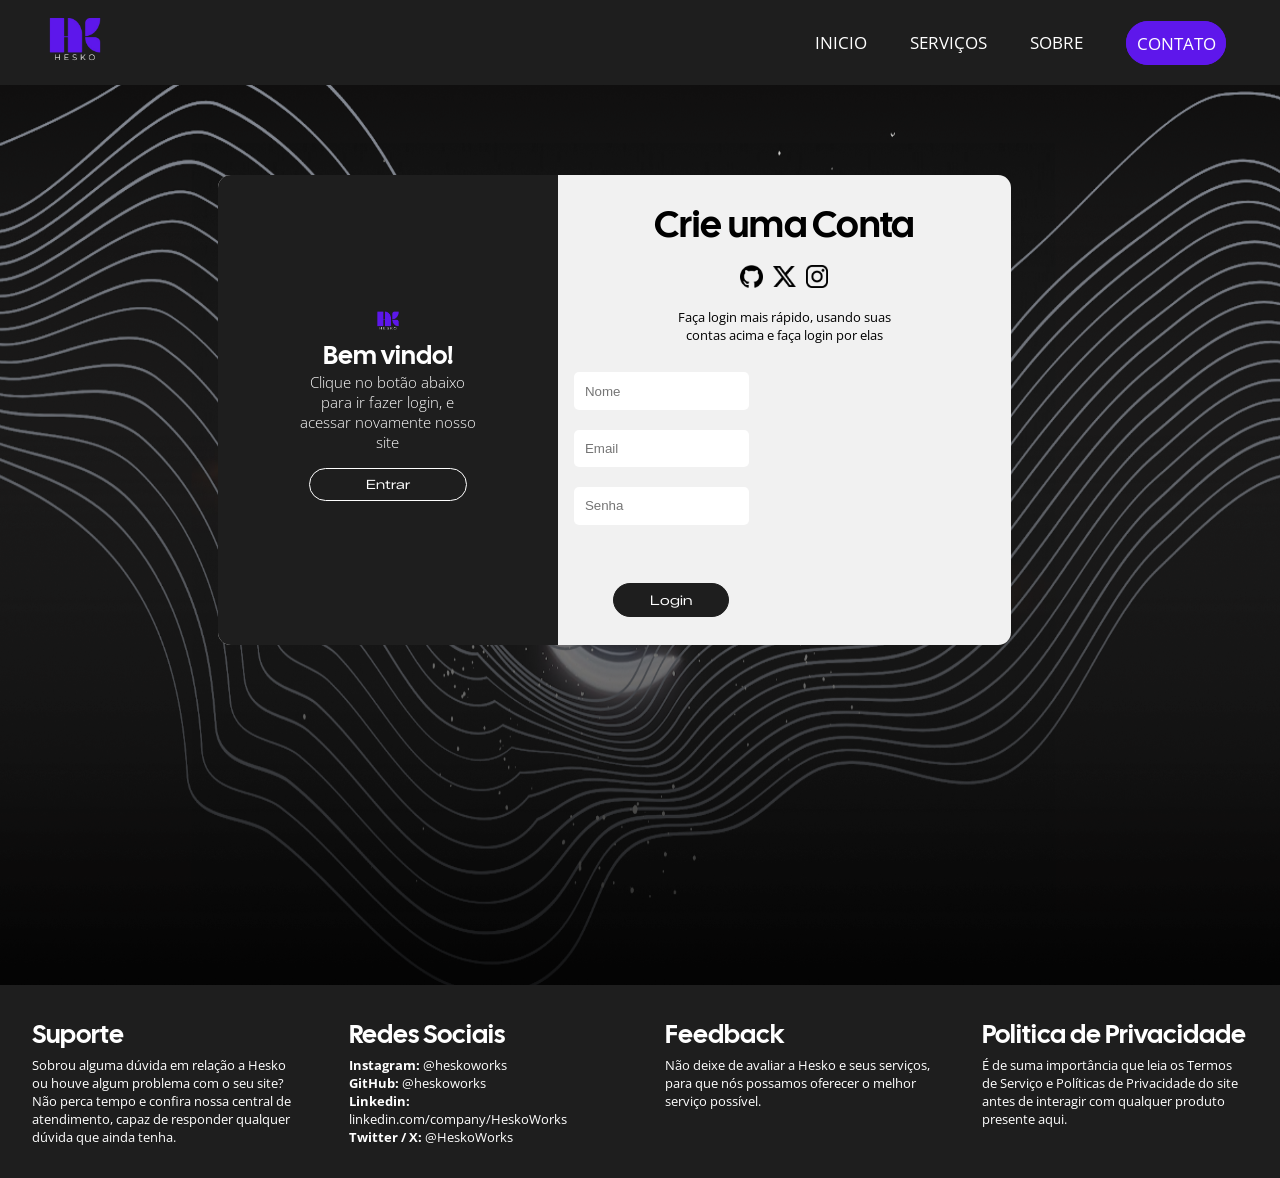
==== commit 26deafb5: "versão final 3.0" ====
--- a/html/cadastro.html
+++ b/html/cadastro.html
@@ -40,7 +40,8 @@
                         <a>SOBRE</a>
                         <ul class="submenu"id="quatro">
                             <li><a href="pag_cliente.html">Clientes</a></li>
-                            <li><a href="sobre_nos.html">SobreNós</a></li>
+                            <li><a href="sobre_nos.html">Sobre Nós</a></li>
+                            <li> <a href="./Suporte.html">Problemas</a></li>
                         </ul>
                     </li>
                     <li class="dropdown" >
@@ -59,7 +60,7 @@
                 <img src="../img/Hesko-remove.png" draggable="false">
                 <h1>Bem vindo!</h1>
                 <p>Clique no botão abaixo para ir fazer login, e acessar novamente nosso site</p>
-                <button><a href="login.html">Entar</a></button>
+                <button><a href="login.html">Entrar</a></button>
             </div>
             <div class="col-d">
                 <div class="Pai">
@@ -101,10 +102,10 @@
             <div class="col-footer">
                 <div class="col-interior" id="redes-sociais">
                     <h1>Redes Sociais</h1>
-                    <p>Instagram: @heskoworks </p>
-                    <p>GitHub: @heskoworks </p>
-                    <p>Linkedin: linkedin.com/company/HeskoWorks</p>
-                    <p>Twitter/X: @HeskoWorks </p> 
+                    <p><b>Instagram:</b> @heskoworks </p>
+                    <p><b>GitHub:</b> @heskoworks </p>
+                    <p><b>Linkedin:</b> linkedin.com/company/HeskoWorks</p>
+                    <p><b>Twitter / X:</b> @HeskoWorks </p>  
                 </div>
             </div>
             <div class="col-footer">
@@ -116,7 +117,7 @@
             <div class="col-footer">
                 <div class="col-interior">
                     <h1>Politica de Privacidade</h1>
-                    <p> É de suma importância que leia os Termos de Serviço e Poítica de Privacidade do site antes de interagir com qualquer produto presente aqui.</p>
+                    <p> É de suma importância que leia os Termos de Serviço e Políticas de Privacidade do site antes de interagir com qualquer produto presente aqui.</p>
                 </div>
             </div>
         </div>
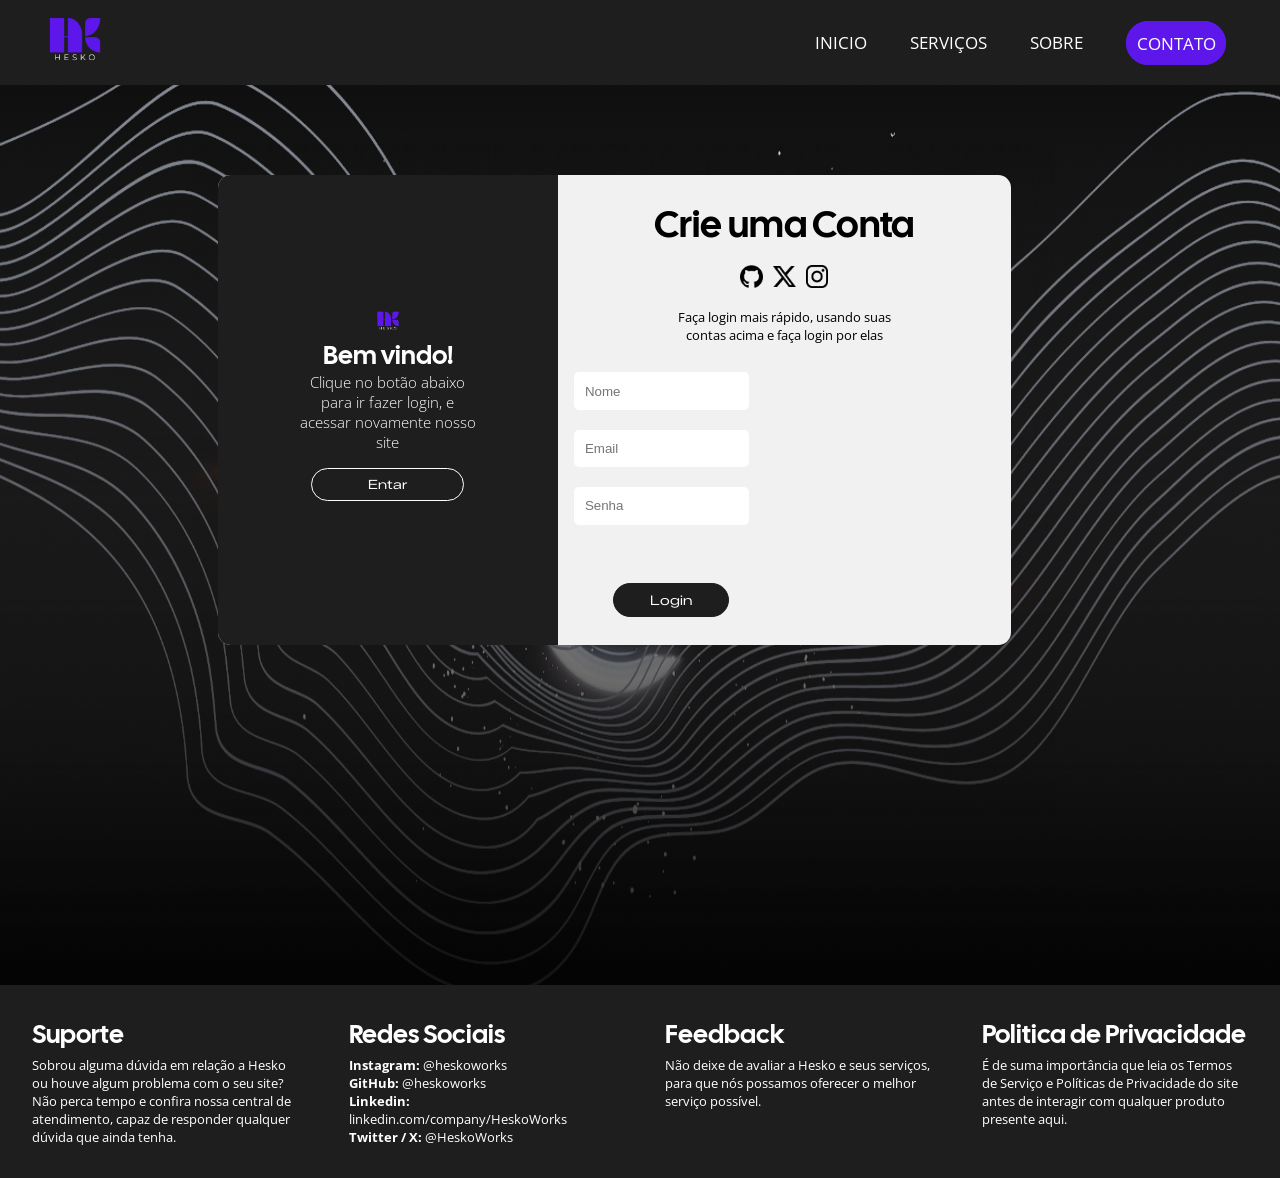
==== commit 16a8de1b: "Ajustes finais v2.0" ====
--- a/html/cadastro.html
+++ b/html/cadastro.html
@@ -41,7 +41,6 @@
                         <ul class="submenu"id="quatro">
                             <li><a href="pag_cliente.html">Clientes</a></li>
                             <li><a href="sobre_nos.html">Sobre Nós</a></li>
-                            <li> <a href="./Suporte.html">Problemas</a></li>
                         </ul>
                     </li>
                     <li class="dropdown" >
@@ -60,7 +59,7 @@
                 <img src="../img/Hesko-remove.png" draggable="false">
                 <h1>Bem vindo!</h1>
                 <p>Clique no botão abaixo para ir fazer login, e acessar novamente nosso site</p>
-                <button><a href="login.html">Entrar</a></button>
+                <button><a href="login.html">Entar</a></button>
             </div>
             <div class="col-d">
                 <div class="Pai">
--- a/css/style.css
+++ b/css/style.css
@@ -781,6 +781,13 @@
     }
 }
 
+.Modo {
+    color:#000
+}
+.texto p {
+    color: #000;
+}
+
 @media screen and (max-width: 755px){
    
     main{
